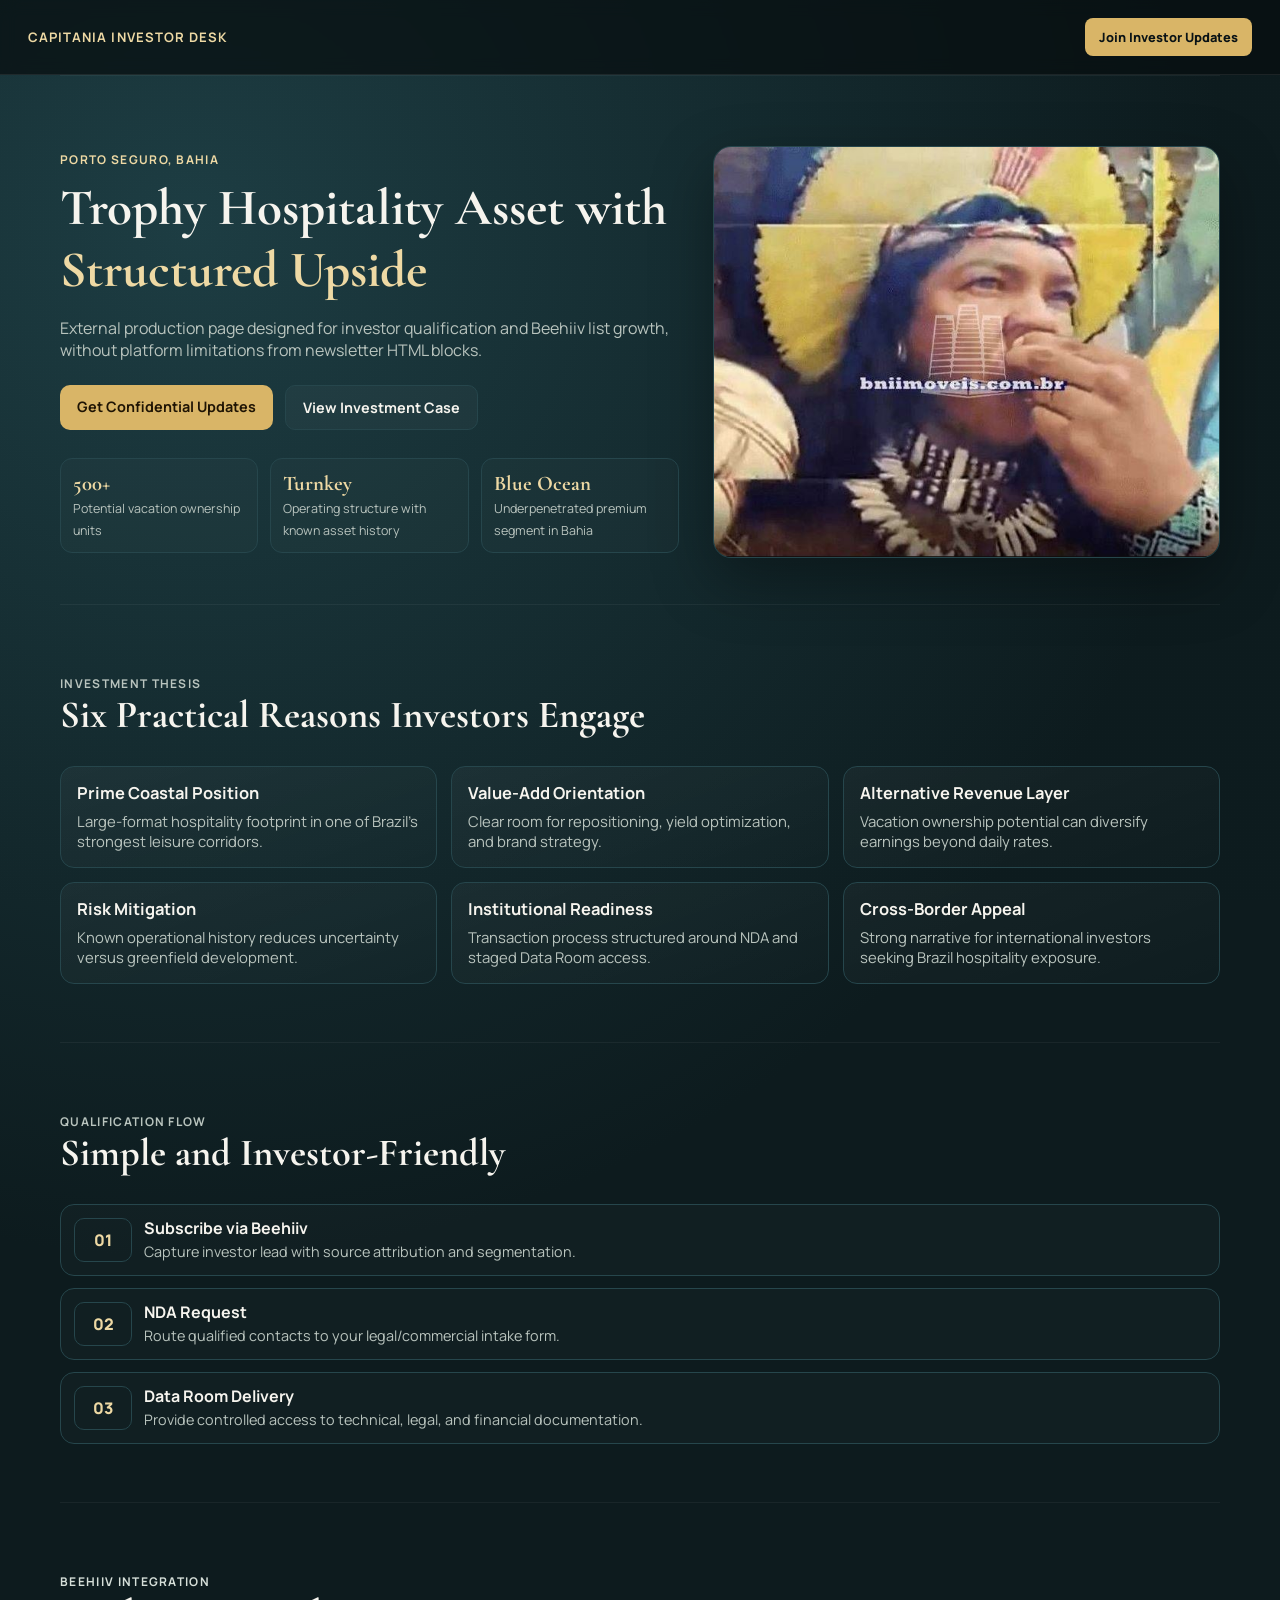
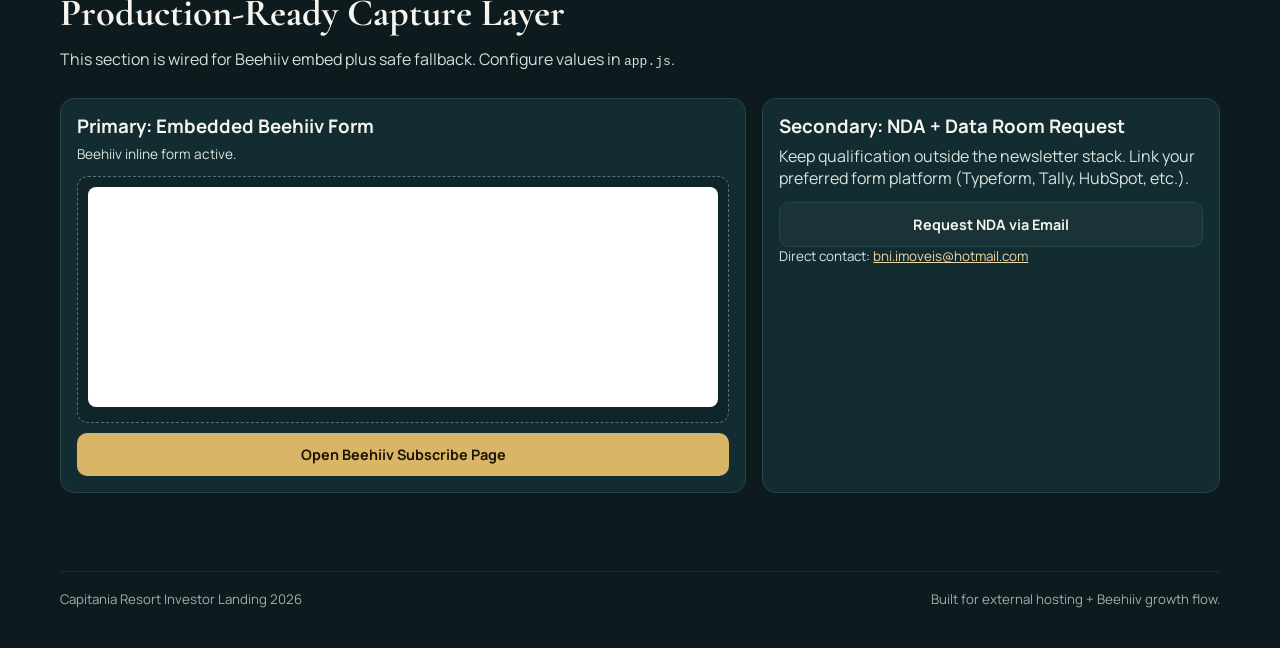
==== external-production/index.html @ 75c37498 "Initial commit" ====
﻿<!doctype html>
<html lang="en">
  <head>
    <meta charset="UTF-8" />
    <meta name="viewport" content="width=device-width, initial-scale=1.0" />
    <title>Capitania Resort | Investor Landing</title>
    <meta
      name="description"
      content="External production landing page for Capitania Resort investor outreach, integrated with Beehiiv subscribe flow."
    />
    <meta name="theme-color" content="#0d1b1e" />
    <link rel="preconnect" href="https://fonts.googleapis.com" />
    <link rel="preconnect" href="https://fonts.gstatic.com" crossorigin />
    <link
      href="https://fonts.googleapis.com/css2?family=Cormorant+Garamond:wght@500;600;700&family=Manrope:wght@400;500;600;700;800&display=swap"
      rel="stylesheet"
    />
    <link rel="stylesheet" href="./styles.css" />
  </head>
  <body>
    <div class="bg-noise" aria-hidden="true"></div>

    <header class="topbar">
      <a class="brand" href="#home">Capitania Investor Desk</a>
      <a class="top-cta" href="#subscribe">Join Investor Updates</a>
    </header>

    <main>
      <section class="hero" id="home">
        <div class="hero-copy">
          <p class="eyebrow">Porto Seguro, Bahia</p>
          <h1>
            Trophy Hospitality Asset with
            <span>Structured Upside</span>
          </h1>
          <p class="lead">
            External production page designed for investor qualification and Beehiiv list growth,
            without platform limitations from newsletter HTML blocks.
          </p>
          <div class="hero-actions">
            <a href="#subscribe" class="btn btn-gold">Get Confidential Updates</a>
            <a href="#highlights" class="btn btn-ghost">View Investment Case</a>
          </div>
          <ul class="metrics" aria-label="Key highlights">
            <li>
              <strong>500+</strong>
              <span>Potential vacation ownership units</span>
            </li>
            <li>
              <strong>Turnkey</strong>
              <span>Operating structure with known asset history</span>
            </li>
            <li>
              <strong>Blue Ocean</strong>
              <span>Underpenetrated premium segment in Bahia</span>
            </li>
          </ul>
        </div>

        <figure class="hero-visual">
          <img src="./assets/capa.jpg" alt="Capitania Resort main view" loading="eager" />
        </figure>
      </section>

      <section class="highlights" id="highlights">
        <header class="section-head">
          <p class="eyebrow">Investment Thesis</p>
          <h2>Six Practical Reasons Investors Engage</h2>
        </header>

        <div class="cards">
          <article class="card">
            <h3>Prime Coastal Position</h3>
            <p>Large-format hospitality footprint in one of Brazil's strongest leisure corridors.</p>
          </article>
          <article class="card">
            <h3>Value-Add Orientation</h3>
            <p>Clear room for repositioning, yield optimization, and brand strategy.</p>
          </article>
          <article class="card">
            <h3>Alternative Revenue Layer</h3>
            <p>Vacation ownership potential can diversify earnings beyond daily rates.</p>
          </article>
          <article class="card">
            <h3>Risk Mitigation</h3>
            <p>Known operational history reduces uncertainty versus greenfield development.</p>
          </article>
          <article class="card">
            <h3>Institutional Readiness</h3>
            <p>Transaction process structured around NDA and staged Data Room access.</p>
          </article>
          <article class="card">
            <h3>Cross-Border Appeal</h3>
            <p>Strong narrative for international investors seeking Brazil hospitality exposure.</p>
          </article>
        </div>
      </section>

      <section class="process" id="process">
        <header class="section-head">
          <p class="eyebrow">Qualification Flow</p>
          <h2>Simple and Investor-Friendly</h2>
        </header>

        <ol class="steps">
          <li>
            <span>01</span>
            <div>
              <h3>Subscribe via Beehiiv</h3>
              <p>Capture investor lead with source attribution and segmentation.</p>
            </div>
          </li>
          <li>
            <span>02</span>
            <div>
              <h3>NDA Request</h3>
              <p>Route qualified contacts to your legal/commercial intake form.</p>
            </div>
          </li>
          <li>
            <span>03</span>
            <div>
              <h3>Data Room Delivery</h3>
              <p>Provide controlled access to technical, legal, and financial documentation.</p>
            </div>
          </li>
        </ol>
      </section>

      <section class="subscribe" id="subscribe">
        <header class="section-head section-head-light">
          <p class="eyebrow">Beehiiv Integration</p>
          <h2>Production-Ready Capture Layer</h2>
          <p>
            This section is wired for Beehiiv embed plus safe fallback. Configure values in
            <code>app.js</code>.
          </p>
        </header>

        <div class="subscribe-grid">
          <article class="panel">
            <h3>Primary: Embedded Beehiiv Form</h3>
            <p id="embedStatus" class="status">Awaiting Beehiiv iframe configuration.</p>
            <div id="beehiivEmbedContainer" class="embed-shell"></div>
            <a id="fallbackSubscribe" class="btn btn-gold btn-block" href="#" target="_blank" rel="noopener">
              Open Beehiiv Subscribe Page
            </a>
          </article>

          <article class="panel">
            <h3>Secondary: NDA + Data Room Request</h3>
            <p>
              Keep qualification outside the newsletter stack. Link your preferred form platform
              (Typeform, Tally, HubSpot, etc.).
            </p>
            <a id="ndaLink" class="btn btn-ghost btn-block" href="#" target="_blank" rel="noopener">
              Request NDA and Data Room Access
            </a>
            <p class="small-note">
              Direct contact: <a id="contactEmail" href="mailto:bni.imoveis@hotmail.com">bni.imoveis@hotmail.com</a>
            </p>
          </article>
        </div>
      </section>
    </main>

    <footer class="footer">
      <p>Capitania Resort Investor Landing <span id="currentYear"></span></p>
      <p>Built for external hosting + Beehiiv growth flow.</p>
    </footer>

    <script src="./app.js"></script>
  </body>
</html>
---- external-production/styles.css ----
﻿:root {
  --bg: #0d1b1e;
  --bg-soft: #11262a;
  --panel: #132c31;
  --line: #26464c;
  --gold: #d9b567;
  --gold-soft: #eed9a4;
  --text: #f6f4ee;
  --muted: #b9c4be;
  --shadow: 0 22px 60px rgba(0, 0, 0, 0.35);
}

* {
  box-sizing: border-box;
}

html,
body {
  margin: 0;
  padding: 0;
}

body {
  font-family: "Manrope", sans-serif;
  background: radial-gradient(circle at 15% 10%, #1d3d43, transparent 45%), var(--bg);
  color: var(--text);
  min-height: 100vh;
}

.bg-noise {
  position: fixed;
  inset: 0;
  pointer-events: none;
  background-image: radial-gradient(rgba(255, 255, 255, 0.04) 0.5px, transparent 0.5px);
  background-size: 3px 3px;
  opacity: 0.24;
  z-index: -1;
}

.topbar {
  position: sticky;
  top: 0;
  z-index: 10;
  display: flex;
  justify-content: space-between;
  align-items: center;
  gap: 16px;
  padding: 18px 28px;
  border-bottom: 1px solid rgba(255, 255, 255, 0.08);
  background: rgba(7, 14, 16, 0.72);
  backdrop-filter: blur(8px);
}

.brand {
  text-decoration: none;
  color: var(--gold-soft);
  letter-spacing: 0.08em;
  text-transform: uppercase;
  font-weight: 700;
  font-size: 0.82rem;
}

main {
  width: min(1160px, calc(100% - 40px));
  margin: 0 auto;
}

.hero {
  display: grid;
  grid-template-columns: 1.1fr 0.9fr;
  align-items: center;
  gap: 34px;
  padding: 70px 0 46px;
}

.eyebrow {
  margin: 0 0 10px;
  color: var(--gold-soft);
  font-size: 0.75rem;
  letter-spacing: 0.11em;
  text-transform: uppercase;
  font-weight: 700;
}

h1,
h2,
h3 {
  margin: 0;
  line-height: 1.2;
}

h1,
h2 {
  font-family: "Cormorant Garamond", serif;
}

h1 {
  font-size: clamp(2.05rem, 4vw, 3.55rem);
}

h1 span {
  color: var(--gold-soft);
}

.lead {
  margin: 16px 0 0;
  max-width: 62ch;
  color: var(--muted);
}

.hero-visual {
  margin: 0;
  border: 1px solid var(--line);
  border-radius: 18px;
  overflow: hidden;
  box-shadow: var(--shadow);
}

.hero-visual img {
  width: 100%;
  height: 100%;
  display: block;
  object-fit: cover;
  min-height: 410px;
}

.hero-actions {
  display: flex;
  flex-wrap: wrap;
  gap: 12px;
  margin-top: 24px;
}

.btn {
  display: inline-block;
  text-decoration: none;
  border-radius: 10px;
  padding: 12px 17px;
  font-weight: 700;
  font-size: 0.9rem;
  transition: transform 0.18s ease, background-color 0.18s ease, color 0.18s ease;
}

.btn:hover {
  transform: translateY(-1px);
}

.btn-gold {
  background: var(--gold);
  color: #1f1404;
}

.btn-gold:hover {
  background: #ebc979;
}

.btn-ghost {
  color: var(--text);
  border: 1px solid var(--line);
  background: rgba(255, 255, 255, 0.03);
}

.btn-ghost:hover {
  background: rgba(255, 255, 255, 0.08);
}

.btn-block {
  width: 100%;
  text-align: center;
}

.top-cta {
  text-decoration: none;
  color: #091215;
  background: var(--gold);
  padding: 10px 14px;
  border-radius: 8px;
  font-size: 0.8rem;
  font-weight: 800;
}

.metrics {
  list-style: none;
  display: grid;
  grid-template-columns: repeat(3, minmax(0, 1fr));
  gap: 12px;
  margin: 28px 0 0;
  padding: 0;
}

.metrics li {
  border: 1px solid var(--line);
  border-radius: 12px;
  padding: 12px;
  background: rgba(255, 255, 255, 0.02);
}

.metrics strong {
  display: block;
  font-family: "Cormorant Garamond", serif;
  color: var(--gold-soft);
  font-size: 1.3rem;
}

.metrics span {
  color: var(--muted);
  font-size: 0.78rem;
}

section {
  padding: 58px 0;
  border-top: 1px solid rgba(255, 255, 255, 0.05);
}

.section-head {
  margin-bottom: 28px;
}

.section-head h2 {
  font-size: clamp(1.75rem, 3vw, 2.7rem);
}

.section-head p {
  color: var(--muted);
  max-width: 72ch;
  margin: 12px 0 0;
}

.cards {
  display: grid;
  grid-template-columns: repeat(3, minmax(0, 1fr));
  gap: 14px;
}

.card {
  border: 1px solid var(--line);
  background: linear-gradient(160deg, rgba(255, 255, 255, 0.04), rgba(255, 255, 255, 0.01));
  padding: 16px;
  border-radius: 14px;
}

.card h3 {
  font-size: 1.03rem;
  margin-bottom: 8px;
}

.card p {
  margin: 0;
  color: var(--muted);
  font-size: 0.93rem;
}

.steps {
  list-style: none;
  display: grid;
  gap: 12px;
  margin: 0;
  padding: 0;
}

.steps li {
  display: grid;
  grid-template-columns: 58px 1fr;
  gap: 12px;
  align-items: center;
  border: 1px solid var(--line);
  border-radius: 14px;
  padding: 13px;
  background: rgba(255, 255, 255, 0.02);
}

.steps span {
  display: grid;
  place-items: center;
  border-radius: 10px;
  border: 1px solid var(--line);
  color: var(--gold-soft);
  font-weight: 800;
  min-height: 44px;
}

.steps h3 {
  margin: 0 0 4px;
  font-size: 1rem;
}

.steps p {
  margin: 0;
  color: var(--muted);
  font-size: 0.9rem;
}

.subscribe {
  margin-bottom: 20px;
}

.section-head-light p,
.section-head-light code {
  color: #d6dfd9;
}

.subscribe-grid {
  display: grid;
  grid-template-columns: 1.2fr 0.8fr;
  gap: 16px;
}

.panel {
  border: 1px solid var(--line);
  border-radius: 14px;
  background: var(--panel);
  padding: 16px;
}

.panel h3 {
  margin-bottom: 8px;
}

.panel p {
  margin: 0 0 13px;
  color: #dae4df;
}

.status {
  font-size: 0.85rem;
  color: var(--gold-soft);
}

.embed-shell {
  min-height: 90px;
  border: 1px dashed #50727a;
  border-radius: 11px;
  padding: 10px;
  margin: 0 0 10px;
  background: rgba(0, 0, 0, 0.14);
}

.embed-shell iframe {
  width: 100%;
  border: 0;
  border-radius: 8px;
  min-height: 132px;
  background: white;
}

.small-note {
  font-size: 0.84rem;
}

.small-note a {
  color: var(--gold-soft);
}

.footer {
  width: min(1160px, calc(100% - 40px));
  margin: 14px auto 40px;
  padding: 18px 0 0;
  border-top: 1px solid rgba(255, 255, 255, 0.08);
  color: #9db0a9;
  font-size: 0.83rem;
  display: flex;
  justify-content: space-between;
  gap: 14px;
  flex-wrap: wrap;
}

.footer p {
  margin: 0;
}

@media (max-width: 980px) {
  .hero {
    grid-template-columns: 1fr;
    padding-top: 42px;
  }

  .hero-visual {
    order: -1;
  }

  .metrics {
    grid-template-columns: 1fr;
  }

  .cards {
    grid-template-columns: 1fr 1fr;
  }

  .subscribe-grid {
    grid-template-columns: 1fr;
  }
}

@media (max-width: 640px) {
  main,
  .footer {
    width: min(1160px, calc(100% - 26px));
  }

  .topbar {
    padding: 14px;
  }

  .cards {
    grid-template-columns: 1fr;
  }

  .btn,
  .top-cta {
    width: 100%;
    text-align: center;
  }
}
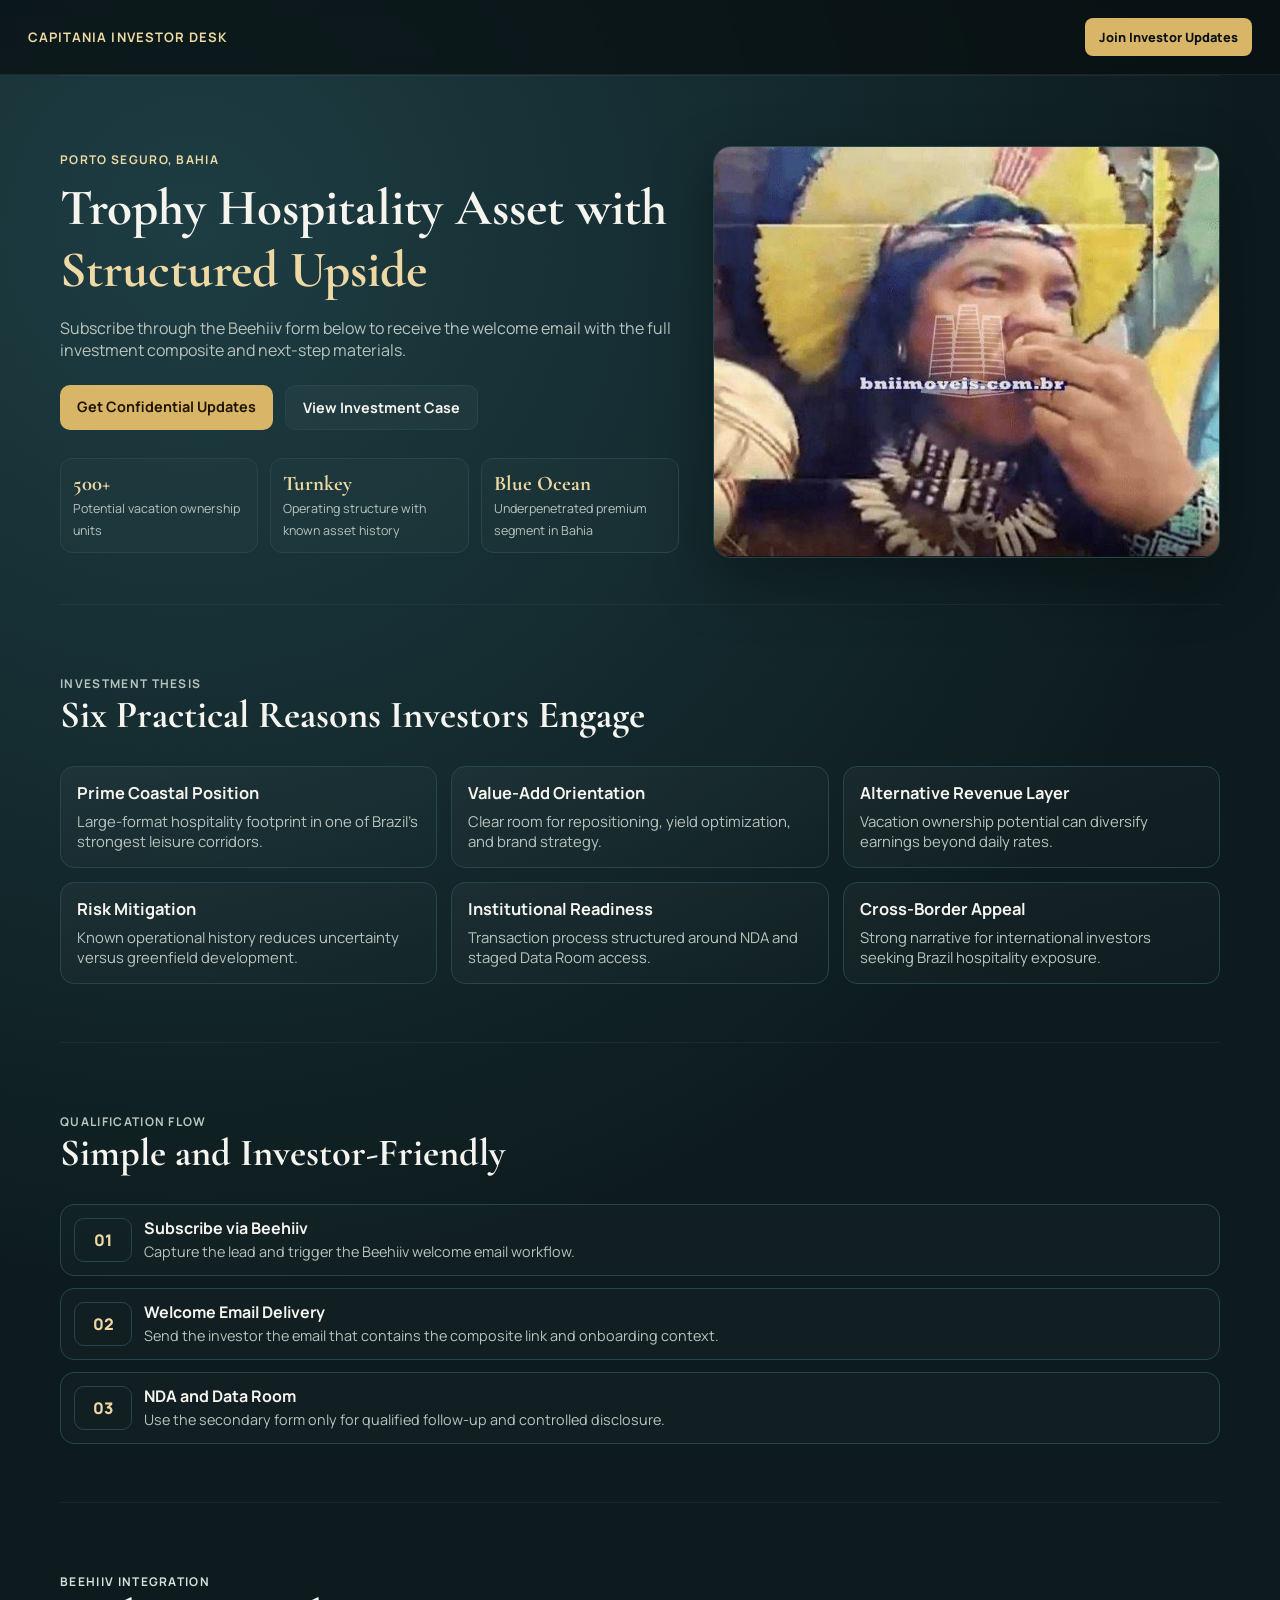
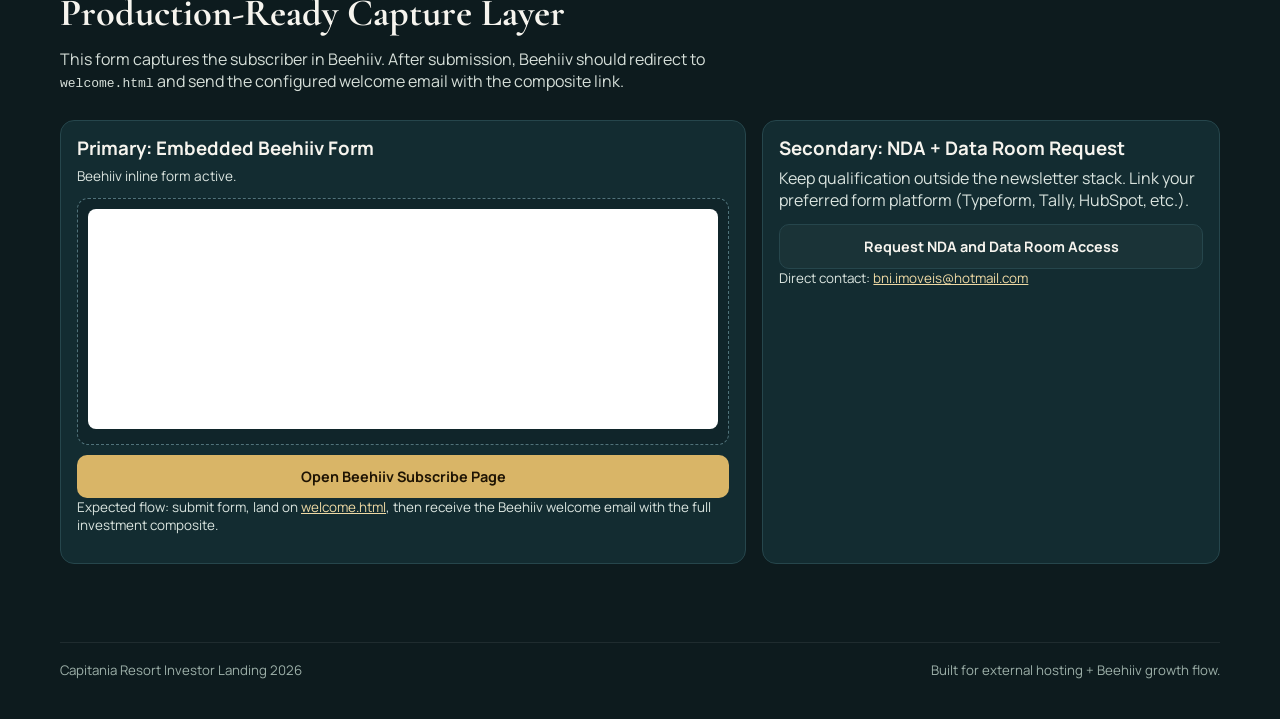
==== commit 6475c1f9: "Prepare Netlify deploy and Beehiiv welcome flow" ====
--- a/external-production/index.html
+++ b/external-production/index.html
@@ -15,7 +15,7 @@
       href="https://fonts.googleapis.com/css2?family=Cormorant+Garamond:wght@500;600;700&family=Manrope:wght@400;500;600;700;800&display=swap"
       rel="stylesheet"
     />
-    <link rel="stylesheet" href="./styles.css" />
+    <link rel="stylesheet" href="./style.css" />
   </head>
   <body>
     <div class="bg-noise" aria-hidden="true"></div>
@@ -34,8 +34,8 @@
             <span>Structured Upside</span>
           </h1>
           <p class="lead">
-            External production page designed for investor qualification and Beehiiv list growth,
-            without platform limitations from newsletter HTML blocks.
+            Subscribe through the Beehiiv form below to receive the welcome email with the full
+            investment composite and next-step materials.
           </p>
           <div class="hero-actions">
             <a href="#subscribe" class="btn btn-gold">Get Confidential Updates</a>
@@ -58,7 +58,7 @@
         </div>
 
         <figure class="hero-visual">
-          <img src="./assets/capa.jpg" alt="Capitania Resort main view" loading="eager" />
+          <img src="./assets/images/capa.jpg" alt="Capitania Resort main view" loading="eager" />
         </figure>
       </section>
 
@@ -107,21 +107,21 @@
             <span>01</span>
             <div>
               <h3>Subscribe via Beehiiv</h3>
-              <p>Capture investor lead with source attribution and segmentation.</p>
+              <p>Capture the lead and trigger the Beehiiv welcome email workflow.</p>
             </div>
           </li>
           <li>
             <span>02</span>
             <div>
-              <h3>NDA Request</h3>
-              <p>Route qualified contacts to your legal/commercial intake form.</p>
+              <h3>Welcome Email Delivery</h3>
+              <p>Send the investor the email that contains the composite link and onboarding context.</p>
             </div>
           </li>
           <li>
             <span>03</span>
             <div>
-              <h3>Data Room Delivery</h3>
-              <p>Provide controlled access to technical, legal, and financial documentation.</p>
+              <h3>NDA and Data Room</h3>
+              <p>Use the secondary form only for qualified follow-up and controlled disclosure.</p>
             </div>
           </li>
         </ol>
@@ -132,8 +132,8 @@
           <p class="eyebrow">Beehiiv Integration</p>
           <h2>Production-Ready Capture Layer</h2>
           <p>
-            This section is wired for Beehiiv embed plus safe fallback. Configure values in
-            <code>app.js</code>.
+            This form captures the subscriber in Beehiiv. After submission, Beehiiv should redirect
+            to <code>welcome.html</code> and send the configured welcome email with the composite link.
           </p>
         </header>
 
@@ -145,6 +145,10 @@
             <a id="fallbackSubscribe" class="btn btn-gold btn-block" href="#" target="_blank" rel="noopener">
               Open Beehiiv Subscribe Page
             </a>
+            <p class="small-note">
+              Expected flow: submit form, land on <a href="./welcome.html">welcome.html</a>, then
+              receive the Beehiiv welcome email with the full investment composite.
+            </p>
           </article>
 
           <article class="panel">
--- a/external-production/style.css
+++ b/external-production/style.css
@@ -0,0 +1,591 @@
+:root {
+  --bg: #0d1b1e;
+  --bg-soft: #11262a;
+  --panel: #132c31;
+  --line: #26464c;
+  --gold: #d9b567;
+  --gold-soft: #eed9a4;
+  --text: #f6f4ee;
+  --muted: #b9c4be;
+  --shadow: 0 22px 60px rgba(0, 0, 0, 0.35);
+}
+
+* {
+  box-sizing: border-box;
+}
+
+html,
+body {
+  margin: 0;
+  padding: 0;
+}
+
+body {
+  font-family: "Manrope", sans-serif;
+  background: radial-gradient(circle at 15% 10%, #1d3d43, transparent 45%), var(--bg);
+  color: var(--text);
+  min-height: 100vh;
+}
+
+.bg-noise {
+  position: fixed;
+  inset: 0;
+  pointer-events: none;
+  background-image: radial-gradient(rgba(255, 255, 255, 0.04) 0.5px, transparent 0.5px);
+  background-size: 3px 3px;
+  opacity: 0.24;
+  z-index: -1;
+}
+
+.topbar {
+  position: sticky;
+  top: 0;
+  z-index: 10;
+  display: flex;
+  justify-content: space-between;
+  align-items: center;
+  gap: 16px;
+  padding: 18px 28px;
+  border-bottom: 1px solid rgba(255, 255, 255, 0.08);
+  background: rgba(7, 14, 16, 0.72);
+  backdrop-filter: blur(8px);
+}
+
+.brand {
+  text-decoration: none;
+  color: var(--gold-soft);
+  letter-spacing: 0.08em;
+  text-transform: uppercase;
+  font-weight: 700;
+  font-size: 0.82rem;
+}
+
+main {
+  width: min(1160px, calc(100% - 40px));
+  margin: 0 auto;
+}
+
+.hero {
+  display: grid;
+  grid-template-columns: 1.1fr 0.9fr;
+  align-items: center;
+  gap: 34px;
+  padding: 70px 0 46px;
+}
+
+.eyebrow {
+  margin: 0 0 10px;
+  color: var(--gold-soft);
+  font-size: 0.75rem;
+  letter-spacing: 0.11em;
+  text-transform: uppercase;
+  font-weight: 700;
+}
+
+h1,
+h2,
+h3 {
+  margin: 0;
+  line-height: 1.2;
+}
+
+h1,
+h2 {
+  font-family: "Cormorant Garamond", serif;
+}
+
+h1 {
+  font-size: clamp(2.05rem, 4vw, 3.55rem);
+}
+
+h1 span {
+  color: var(--gold-soft);
+}
+
+.lead {
+  margin: 16px 0 0;
+  max-width: 62ch;
+  color: var(--muted);
+}
+
+.hero-visual {
+  margin: 0;
+  border: 1px solid var(--line);
+  border-radius: 18px;
+  overflow: hidden;
+  box-shadow: var(--shadow);
+}
+
+.hero-visual img {
+  width: 100%;
+  height: 100%;
+  display: block;
+  object-fit: cover;
+  min-height: 410px;
+}
+
+.hero-actions {
+  display: flex;
+  flex-wrap: wrap;
+  gap: 12px;
+  margin-top: 24px;
+}
+
+.btn {
+  display: inline-block;
+  text-decoration: none;
+  border-radius: 10px;
+  padding: 12px 17px;
+  font-weight: 700;
+  font-size: 0.9rem;
+  transition: transform 0.18s ease, background-color 0.18s ease, color 0.18s ease;
+}
+
+.btn:hover {
+  transform: translateY(-1px);
+}
+
+.btn-gold {
+  background: var(--gold);
+  color: #1f1404;
+}
+
+.btn-gold:hover {
+  background: #ebc979;
+}
+
+.btn-ghost {
+  color: var(--text);
+  border: 1px solid var(--line);
+  background: rgba(255, 255, 255, 0.03);
+}
+
+.btn-ghost:hover {
+  background: rgba(255, 255, 255, 0.08);
+}
+
+.btn-block {
+  width: 100%;
+  text-align: center;
+}
+
+.top-cta {
+  text-decoration: none;
+  color: #091215;
+  background: var(--gold);
+  padding: 10px 14px;
+  border-radius: 8px;
+  font-size: 0.8rem;
+  font-weight: 800;
+}
+
+.metrics {
+  list-style: none;
+  display: grid;
+  grid-template-columns: repeat(3, minmax(0, 1fr));
+  gap: 12px;
+  margin: 28px 0 0;
+  padding: 0;
+}
+
+.metrics li {
+  border: 1px solid var(--line);
+  border-radius: 12px;
+  padding: 12px;
+  background: rgba(255, 255, 255, 0.02);
+}
+
+.metrics strong {
+  display: block;
+  font-family: "Cormorant Garamond", serif;
+  color: var(--gold-soft);
+  font-size: 1.3rem;
+}
+
+.metrics span {
+  color: var(--muted);
+  font-size: 0.78rem;
+}
+
+section {
+  padding: 58px 0;
+  border-top: 1px solid rgba(255, 255, 255, 0.05);
+}
+
+.section-head {
+  margin-bottom: 28px;
+}
+
+.section-head h2 {
+  font-size: clamp(1.75rem, 3vw, 2.7rem);
+}
+
+.section-head p {
+  color: var(--muted);
+  max-width: 72ch;
+  margin: 12px 0 0;
+}
+
+.cards {
+  display: grid;
+  grid-template-columns: repeat(3, minmax(0, 1fr));
+  gap: 14px;
+}
+
+.card {
+  border: 1px solid var(--line);
+  background: linear-gradient(160deg, rgba(255, 255, 255, 0.04), rgba(255, 255, 255, 0.01));
+  padding: 16px;
+  border-radius: 14px;
+}
+
+.card h3 {
+  font-size: 1.03rem;
+  margin-bottom: 8px;
+}
+
+.card p {
+  margin: 0;
+  color: var(--muted);
+  font-size: 0.93rem;
+}
+
+.steps {
+  list-style: none;
+  display: grid;
+  gap: 12px;
+  margin: 0;
+  padding: 0;
+}
+
+.steps li {
+  display: grid;
+  grid-template-columns: 58px 1fr;
+  gap: 12px;
+  align-items: center;
+  border: 1px solid var(--line);
+  border-radius: 14px;
+  padding: 13px;
+  background: rgba(255, 255, 255, 0.02);
+}
+
+.steps span {
+  display: grid;
+  place-items: center;
+  border-radius: 10px;
+  border: 1px solid var(--line);
+  color: var(--gold-soft);
+  font-weight: 800;
+  min-height: 44px;
+}
+
+.steps h3 {
+  margin: 0 0 4px;
+  font-size: 1rem;
+}
+
+.steps p {
+  margin: 0;
+  color: var(--muted);
+  font-size: 0.9rem;
+}
+
+.subscribe {
+  margin-bottom: 20px;
+}
+
+.section-head-light p,
+.section-head-light code {
+  color: #d6dfd9;
+}
+
+.subscribe-grid {
+  display: grid;
+  grid-template-columns: 1.2fr 0.8fr;
+  gap: 16px;
+}
+
+.panel {
+  border: 1px solid var(--line);
+  border-radius: 14px;
+  background: var(--panel);
+  padding: 16px;
+}
+
+.panel h3 {
+  margin-bottom: 8px;
+}
+
+.panel p {
+  margin: 0 0 13px;
+  color: #dae4df;
+}
+
+.status {
+  font-size: 0.85rem;
+  color: var(--gold-soft);
+}
+
+.embed-shell {
+  min-height: 90px;
+  border: 1px dashed #50727a;
+  border-radius: 11px;
+  padding: 10px;
+  margin: 0 0 10px;
+  background: rgba(0, 0, 0, 0.14);
+}
+
+.embed-shell iframe {
+  width: 100%;
+  border: 0;
+  border-radius: 8px;
+  min-height: 132px;
+  background: white;
+}
+
+.small-note {
+  font-size: 0.84rem;
+}
+
+.small-note a {
+  color: var(--gold-soft);
+}
+
+.footer {
+  width: min(1160px, calc(100% - 40px));
+  margin: 14px auto 40px;
+  padding: 18px 0 0;
+  border-top: 1px solid rgba(255, 255, 255, 0.08);
+  color: #9db0a9;
+  font-size: 0.83rem;
+  display: flex;
+  justify-content: space-between;
+  gap: 14px;
+  flex-wrap: wrap;
+}
+
+.footer p {
+  margin: 0;
+}
+
+.nda-main {
+  width: min(1160px, calc(100% - 40px));
+  margin: 0 auto;
+  padding: 42px 0 64px;
+}
+
+.nda-layout {
+  display: grid;
+  grid-template-columns: 0.9fr 1.1fr;
+  gap: 16px;
+  align-items: start;
+}
+
+.nda-panel {
+  padding: 22px;
+}
+
+.nda-panel h2 {
+  font-size: clamp(1.55rem, 2.7vw, 2.35rem);
+  margin-bottom: 10px;
+}
+
+.nda-intro {
+  margin-bottom: 28px;
+}
+
+.nda-intro .lead {
+  max-width: 72ch;
+}
+
+.nda-checklist {
+  list-style: none;
+  padding: 0;
+  margin: 18px 0 0;
+  display: grid;
+  gap: 12px;
+}
+
+.nda-checklist li {
+  border: 1px solid var(--line);
+  border-radius: 14px;
+  padding: 14px;
+  background: rgba(255, 255, 255, 0.03);
+  color: #dce5df;
+}
+
+.nda-checklist strong {
+  display: block;
+  color: var(--gold-soft);
+  margin-bottom: 5px;
+}
+
+.nda-form {
+  display: grid;
+  gap: 14px;
+}
+
+.form-grid {
+  display: grid;
+  grid-template-columns: 1fr 1fr;
+  gap: 14px;
+}
+
+.form-field {
+  display: grid;
+  gap: 7px;
+  font-size: 0.92rem;
+  color: #e4ece7;
+}
+
+.form-field span {
+  font-weight: 700;
+}
+
+.form-field input,
+.form-field select,
+.form-field textarea {
+  width: 100%;
+  border: 1px solid #3d5c63;
+  border-radius: 10px;
+  background: rgba(7, 14, 16, 0.5);
+  color: var(--text);
+  padding: 12px 13px;
+  font: inherit;
+}
+
+.form-field input::placeholder,
+.form-field textarea::placeholder {
+  color: #95a9a2;
+}
+
+.form-field textarea {
+  min-height: 140px;
+  resize: vertical;
+}
+
+.form-field input:focus,
+.form-field select:focus,
+.form-field textarea:focus {
+  outline: 2px solid rgba(217, 181, 103, 0.32);
+  outline-offset: 1px;
+  border-color: var(--gold);
+}
+
+.field-full {
+  grid-column: 1 / -1;
+}
+
+.consent-box {
+  border: 1px solid var(--line);
+  border-radius: 12px;
+  padding: 14px;
+  background: rgba(255, 255, 255, 0.02);
+}
+
+.consent-box label {
+  display: flex;
+  gap: 10px;
+  align-items: flex-start;
+  color: #d8e2dd;
+  font-size: 0.9rem;
+}
+
+.consent-box input {
+  margin-top: 3px;
+}
+
+.form-actions {
+  display: flex;
+  flex-wrap: wrap;
+  gap: 12px;
+}
+
+.form-actions .btn {
+  border: 0;
+  cursor: pointer;
+}
+
+.status-inline {
+  margin: 4px 0 0;
+  color: var(--gold-soft);
+  font-size: 0.88rem;
+  min-height: 1.2em;
+}
+
+.contact-strip {
+  margin-top: 22px;
+  border: 1px solid var(--line);
+  border-radius: 14px;
+  padding: 16px;
+  background: rgba(255, 255, 255, 0.03);
+  display: flex;
+  justify-content: space-between;
+  gap: 12px;
+  flex-wrap: wrap;
+}
+
+.contact-strip p {
+  margin: 0;
+  color: #d8e2dd;
+}
+
+.contact-strip a {
+  color: var(--gold-soft);
+}
+
+@media (max-width: 980px) {
+  .hero {
+    grid-template-columns: 1fr;
+    padding-top: 42px;
+  }
+
+  .hero-visual {
+    order: -1;
+  }
+
+  .metrics {
+    grid-template-columns: 1fr;
+  }
+
+  .cards {
+    grid-template-columns: 1fr 1fr;
+  }
+
+  .subscribe-grid {
+    grid-template-columns: 1fr;
+  }
+
+  .nda-layout {
+    grid-template-columns: 1fr;
+  }
+}
+
+@media (max-width: 640px) {
+  main,
+  .footer {
+    width: min(1160px, calc(100% - 26px));
+  }
+
+  .topbar {
+    padding: 14px;
+  }
+
+  .cards {
+    grid-template-columns: 1fr;
+  }
+
+  .btn,
+  .top-cta {
+    width: 100%;
+    text-align: center;
+  }
+
+  .nda-main {
+    width: min(1160px, calc(100% - 26px));
+  }
+
+  .form-grid {
+    grid-template-columns: 1fr;
+  }
+}
